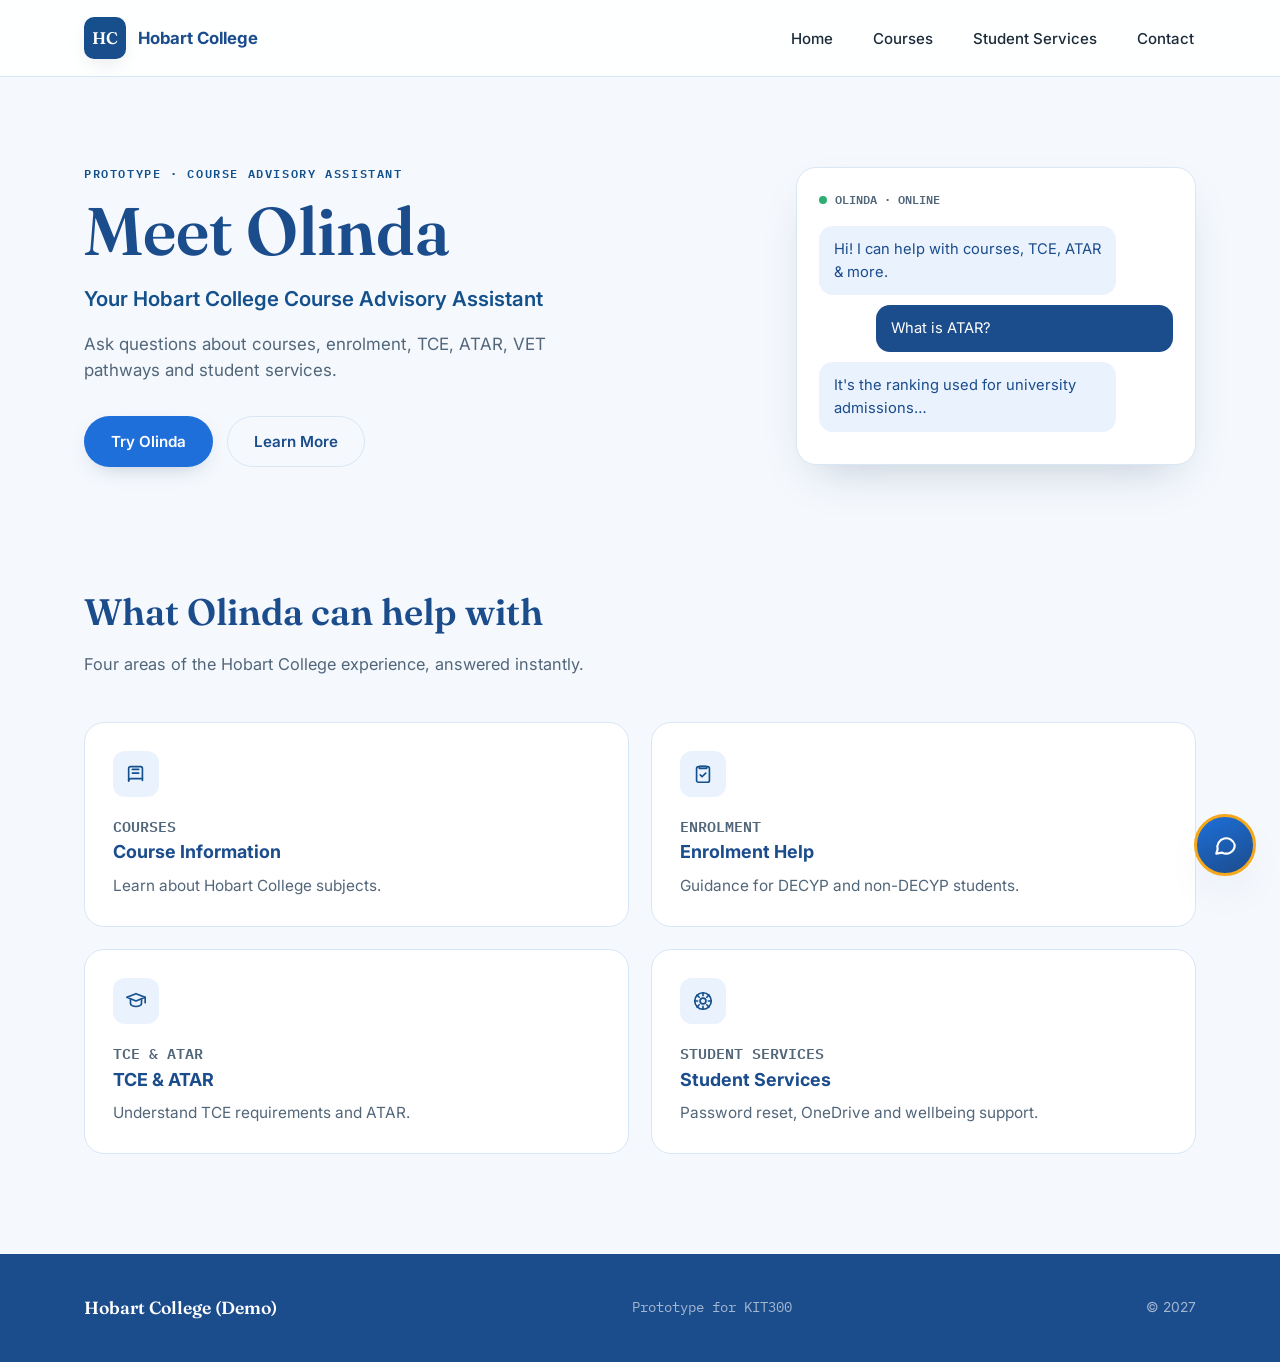
==== frontend/index.html @ 64b04af2 "Render asterisk bullets and clear suggestion chips after first use Two small polish fixes reported f" ====
<!DOCTYPE html>
<html lang="en">
<head>
<meta charset="UTF-8">
<meta name="viewport" content="width=device-width, initial-scale=1.0">
<title>Hobart College — Meet Olinda</title>

<!-- Load fonts from Google -->
<link rel="preconnect" href="https://fonts.googleapis.com">
<link rel="preconnect" href="https://fonts.gstatic.com" crossorigin>
<link href="https://fonts.googleapis.com/css2?family=Fraunces:opsz,wght@9..144,500;9..144,600;9..144,700&family=Inter:wght@400;500;600;700&family=IBM+Plex+Mono:wght@500;600&display=swap" rel="stylesheet">

<style>
  /* Colors, fonts and spacing used everywhere */
  :root{
    /* Official Hobart College brand colours (Pantone 7686C navy / 7409C gold) */
    --navy: #1B4C8C;
    --blue-700: #14508C;
    --blue-600: #1E6FD9;
    --blue-400: #5C9FEF;
    --blue-100: #E9F2FD;
    --blue-50:  #F5F9FE;
    --gold: #F5A81C;
    --gold-soft: #FCE6BB;
    --white: #FFFFFF;
    --ink: #1C2B3A;
    --ink-soft: #52667A;
    --line: #D9E6F5;
    --success: #2FAE73;

    --font-display: 'Fraunces', Georgia, serif;
    --font-body: 'Inter', -apple-system, BlinkMacSystemFont, sans-serif;
    --font-mono: 'IBM Plex Mono', ui-monospace, monospace;

    --radius-lg: 20px;
    --radius-md: 14px;
    --radius-sm: 9px;
    --shadow-soft: 0 20px 45px -20px rgba(11,42,74,0.25);
    --shadow-tight: 0 8px 24px -12px rgba(11,42,74,0.35);
  }

  *{ box-sizing: border-box; }
  html{ scroll-behavior: smooth; }
  body{
    margin: 0;
    font-family: var(--font-body);
    color: var(--ink);
    background: var(--blue-50);
    line-height: 1.55;
  }
  img, svg{ display:block; max-width:100%; }
  a{ color: inherit; }
  .container{ width:100%; max-width: 1160px; margin: 0 auto; padding: 0 24px; }

  .eyebrow{
    font-family: var(--font-mono);
    font-size: 0.72rem;
    font-weight: 600;
    letter-spacing: 0.14em;
    text-transform: uppercase;
    color: var(--blue-700);
    margin: 0 0 14px;
  }

  /* Top header bar styles */
  .site-header{
    position: sticky; top: 0; z-index: 40;
    background: rgba(255,255,255,0.9);
    backdrop-filter: blur(10px);
    border-bottom: 1px solid var(--line);
  }
  .header-inner{
    display:flex; align-items:center; justify-content:space-between;
    height: 76px;
  }
  .logo{ display:flex; align-items:center; gap:12px; text-decoration:none; }
  .logo-mark{
    width:42px; height:42px; border-radius: 10px;
    background: linear-gradient(155deg, var(--blue-700), var(--navy));
    color:#fff; font-family: var(--font-display); font-weight:600;
    display:flex; align-items:center; justify-content:center; font-size:1.05rem;
    box-shadow: var(--shadow-tight);
  }
  .logo-text{ font-weight:700; color: var(--navy); font-size:1.05rem; }

  .nav-toggle{
    display:none; background:none; border:1px solid var(--line); border-radius: 8px;
    width:42px; height:38px; cursor:pointer; align-items:center; justify-content:center;
  }
  .nav-toggle span, .nav-toggle span::before, .nav-toggle span::after{
    content:''; display:block; width:20px; height:2px; background: var(--navy); position:relative;
  }
  .nav-toggle span::before{ position:absolute; top:-6px; }
  .nav-toggle span::after{ position:absolute; top:6px; }

  .nav-list{
    display:flex; gap: 36px; list-style:none; margin:0; padding:0;
  }
  .nav-list a{
    text-decoration:none; font-weight:500; font-size:0.94rem; color: var(--ink);
    padding: 6px 2px; border-bottom: 2px solid transparent;
  }
  .nav-list a:hover{ color: var(--blue-700); border-color: var(--blue-400); }

  /* Button styles used in hero */
  .btn{
    display:inline-flex; align-items:center; justify-content:center; gap:8px;
    font-family: var(--font-body); font-weight:600; font-size:0.95rem;
    padding: 13px 26px; border-radius: 999px; border:1px solid transparent;
    cursor:pointer; text-decoration:none;
  }
  .btn-primary{ background: var(--blue-600); color:#fff; box-shadow: var(--shadow-tight); }
  .btn-primary:hover{ background: var(--blue-700); }
  .btn-secondary{ background: transparent; color: var(--navy); border-color: var(--line); }
  .btn-secondary:hover{ background: var(--blue-100); }

  /* Hero banner at top of page */
  .hero{ padding: 88px 0 96px; }
  .hero-grid{
    display:grid; grid-template-columns: 1.05fr 0.95fr; gap: 56px; align-items:center;
  }
  .hero-copy h1.display{
    font-family: var(--font-display);
    font-size: clamp(2.8rem, 5.4vw, 4.2rem);
    line-height: 1.02; font-weight: 600;
    color: var(--navy); margin: 0 0 18px;
  }
  .hero-copy .subtitle{
    font-size: 1.28rem; font-weight:600; color: var(--blue-700); margin: 0 0 16px;
  }
  .hero-copy .description{
    font-size: 1.06rem; color: var(--ink-soft); max-width: 46ch; margin: 0 0 32px;
  }
  .hero-actions{ display:flex; gap:14px; flex-wrap:wrap; }

  /* Small chat preview card in hero */
  .chat-preview-card{
    background: var(--white); border-radius: var(--radius-lg);
    border: 1px solid var(--line); box-shadow: var(--shadow-soft);
    padding: 22px; max-width: 400px; margin-left:auto;
  }
  .preview-header{
    display:flex; align-items:center; gap:8px; font-family: var(--font-mono);
    font-size: 0.78rem; font-weight:600; color: var(--ink-soft); margin-bottom:16px;
    text-transform: uppercase;
  }
  .preview-dot{ width:8px; height:8px; border-radius:50%; background: var(--success); }
  .preview-bubble{
    font-size:0.92rem; padding: 12px 15px; border-radius: 14px; margin-bottom:10px; max-width: 84%;
  }
  .preview-bubble.bot{ background: var(--blue-100); color: var(--navy); }
  .preview-bubble.user{ background: var(--navy); color:#fff; margin-left:auto; }

  /* Feature cards grid section */
  .features{ padding: 20px 0 100px; }
  .section-head{ max-width: 620px; margin: 0 0 44px; }
  .section-head h2{
    font-family: var(--font-display); font-size: clamp(1.8rem, 3vw, 2.3rem);
    color: var(--navy); margin: 0 0 12px; font-weight:600;
  }
  .section-head p{ color: var(--ink-soft); margin:0; font-size:1.02rem; }

  .feature-grid{
    display:grid; grid-template-columns: repeat(2, 1fr); gap: 22px;
  }
  .feature-card{
    background: var(--white); border:1px solid var(--line); border-radius: var(--radius-lg);
    padding: 28px;
  }
  .feature-card:hover{ box-shadow: var(--shadow-soft); border-color: var(--blue-400); }
  .feature-icon{
    width:46px; height:46px; border-radius: 12px; background: var(--blue-100);
    display:flex; align-items:center; justify-content:center; margin-bottom:18px;
    color: var(--blue-700);
  }
  .feature-tag{
    font-family: var(--font-mono); font-size:0.68rem; font-weight:600;
    text-transform:uppercase; color: var(--blue-400); margin: 0 0 8px;
  }
  .feature-card h3{ margin: 0 0 8px; font-size:1.12rem; color: var(--navy); }
  .feature-card p{ margin:0; color: var(--ink-soft); font-size:0.96rem; }

  /* Bottom footer bar */
  .site-footer{
    background: var(--navy); color: rgba(255,255,255,0.85); padding: 40px 0;
  }
  .footer-inner{
    display:flex; flex-wrap:wrap; align-items:center; justify-content:space-between; gap:10px;
  }
  .footer-brand{ font-family: var(--font-display); font-weight:600; font-size:1.1rem; color:#fff; margin:0; }
  .footer-meta, .footer-copy{ margin:0; font-size:0.86rem; color: rgba(255,255,255,0.6); }
  .footer-meta{ font-family: var(--font-mono); }

  /* Floating round chat button */
  .chat-launcher{
    position: fixed; right: 24px; bottom: 24px; z-index: 60;
    width: 62px; height: 62px; border-radius: 50%;
    background: linear-gradient(155deg, var(--blue-600), var(--navy));
    color:#fff; display:flex; align-items:center; justify-content:center;
    cursor:pointer; box-shadow: var(--shadow-soft);
    border: 3px solid var(--gold);
  }
  .chat-launcher svg{ width:26px; height:26px; }
  .chat-launcher.bounce{ animation: launcher-bounce 0.9s ease; }
  @keyframes launcher-bounce{
    0%,100%{ transform: translateY(0); }
    30%{ transform: translateY(-10px); }
    55%{ transform: translateY(0); }
    75%{ transform: translateY(-5px); }
  }
  .chat-launcher.hidden{ display:none; }

  /* Chat window box */
  .chat-window{
    position: fixed; right: 24px; bottom: 24px; z-index: 61;
    width: 380px; max-width: calc(100vw - 32px);
    height: 560px; max-height: calc(100vh - 48px);
    background: var(--white); border-radius: var(--radius-lg);
    box-shadow: var(--shadow-soft); border: 1px solid var(--line);
    display:flex; flex-direction:column; overflow:hidden;
  }
  .chat-window[hidden]{ display:none; }

  .chat-header{
    background: linear-gradient(155deg, var(--blue-700), var(--navy));
    color:#fff; padding: 16px 18px; display:flex; align-items:center; justify-content:space-between;
    flex-shrink:0;
    border-bottom: 3px solid var(--gold);
  }
  .chat-header-info{ display:flex; align-items:center; gap:12px; }
  .chat-avatar{
    width:38px; height:38px; border-radius:50%; background: var(--gold); color: var(--navy);
    display:flex; align-items:center; justify-content:center; font-family: var(--font-display);
    font-weight:600; font-size:1rem;
  }
  .chat-name{ margin:0; font-weight:600; font-size:0.98rem; }
  .chat-status{
    margin:0; font-size:0.74rem; color: rgba(255,255,255,0.75); display:flex; align-items:center; gap:6px;
    font-family: var(--font-mono);
  }
  .status-dot{ width:7px; height:7px; border-radius:50%; background:#4ADE80; display:inline-block; }
  .chat-close{
    background: rgba(255,255,255,0.14); border:none; color:#fff; width:30px; height:30px; border-radius:50%;
    font-size:1.15rem; line-height:1; cursor:pointer; display:flex; align-items:center; justify-content:center;
  }
  .chat-close:hover{ background: rgba(255,255,255,0.26); }

  .chat-messages{
    flex:1; overflow-y:auto; padding: 18px; display:flex; flex-direction:column; gap:12px;
    background: var(--blue-50);
  }
  .msg{
    max-width: 82%; padding: 11px 14px; border-radius: 16px; font-size:0.92rem; line-height:1.45;
    white-space: pre-line;
    word-break: break-word;
    overflow-wrap: break-word;
  }
  .msg.bot{ align-self:flex-start; background:#fff; border:1px solid var(--line); color: var(--ink); width: 100%; max-width: 90%; }
  .msg.user{ align-self:flex-end; background: var(--blue-600); color:#fff; }
  .msg.bot a{ color: var(--blue-600); font-weight:600; text-decoration:underline; }
  .msg-list{ margin: 8px 0; padding-left: 20px; }

  /* Markdown tables: scroll sideways inside their own box instead of
     forcing the whole chat window wider than the phone screen. */
  .olinda-table-wrapper{
    width:100%; max-width:100%; overflow-x:auto; -webkit-overflow-scrolling:touch;
    margin:10px 0; border-radius:8px; border:1px solid var(--line);
  }
  .olinda-table{ width:max-content; min-width:100%; border-collapse:collapse; font-size:0.82rem; text-align:left; }
  .olinda-table th{ background: var(--navy); color:#fff; padding:8px 10px; font-weight:600; white-space:nowrap; }
  .olinda-table td{ padding:8px 10px; border-bottom:1px solid var(--line); background:#fff; color:var(--ink); white-space:nowrap; }
  .olinda-table tr:nth-child(even) td{ background: var(--blue-50); }
  .olinda-table tr:last-child td{ border-bottom:none; }

  .msg.typing{ align-self:flex-start; display:flex; align-items:center; gap:6px; color: var(--ink-soft); }
  .typing-dots{ display:inline-flex; gap:3px; }
  .typing-dots span{
    width:6px; height:6px; border-radius:50%; background: var(--blue-400);
    animation: typing-bounce 1s infinite ease-in-out;
  }
  .typing-dots span:nth-child(2){ animation-delay:.15s; }
  .typing-dots span:nth-child(3){ animation-delay:.3s; }
  @keyframes typing-bounce{ 0%,60%,100%{ transform: translateY(0); opacity:.5;} 30%{ transform: translateY(-4px); opacity:1;} }

  .chat-suggestions{
    display:flex; flex-wrap:wrap; gap:8px; padding: 0 18px 14px; background: var(--blue-50); flex-shrink:0;
  }
  .chip{
    font-family: var(--font-body); font-size:0.82rem; font-weight:500; color: var(--blue-700);
    background: var(--blue-100); border: 1px solid var(--blue-400); border-radius: 999px;
    padding: 7px 13px; cursor:pointer;
  }
  .chip:hover{ background: var(--gold); border-color: var(--gold); color: var(--navy); }

  .chat-input-row{
    display:flex; gap:10px; padding: 14px; border-top: 1px solid var(--line); background:#fff; flex-shrink:0;
  }
  .chat-input-row input{
    flex:1; border: 1px solid var(--line); border-radius: 999px; padding: 11px 16px;
    font-family: var(--font-body); font-size:0.92rem; color: var(--ink); background: var(--blue-50);
  }
  .chat-input-row input:focus{ outline:none; border-color: var(--blue-400); background:#fff; }
  .chat-input-row button{
    background: var(--blue-600); color:#fff; border:none; border-radius:999px; padding: 0 20px;
    font-weight:600; font-size:0.9rem; cursor:pointer;
  }
  .chat-input-row button:hover{ background: var(--blue-700); }

  /* Screen size adjustments below */
  @media (max-width: 880px){
    .hero-grid{ grid-template-columns: 1fr; }
    .hero-visual{ order:-1; max-width: 420px; margin: 0 auto; }
    .chat-preview-card{ margin: 0 auto; }
    .feature-grid{ grid-template-columns: 1fr; }
  }

  @media (max-width: 680px){
    .nav-toggle{ display:flex; }
    .nav-list{
      position:absolute; top: 76px; left:0; right:0; background:#fff; border-bottom:1px solid var(--line);
      flex-direction:column; gap:0; max-height:0; overflow:hidden;
    }
    .nav-list.open{ max-height: 260px; }
    .nav-list li{ width:100%; }
    .nav-list a{ display:block; padding: 14px 24px; border-bottom:1px solid var(--line); }
    .hero{ padding: 56px 0 64px; }
    .chat-window{
      right: 12px; left:12px; bottom: 12px; width:auto; max-width:none; height: min(560px, calc(100vh - 24px));
    }
    .chat-launcher{ right:18px; bottom:18px; }
  }
</style>
</head>
<body>

<!-- Header with logo and menu -->
<header class="site-header">
  <div class="container header-inner">
    <a class="logo" href="#home">
      <span class="logo-mark">HC</span>
      <span class="logo-text">Hobart College</span>
    </a>
    <nav aria-label="Primary">
      <button class="nav-toggle" id="nav-toggle" aria-label="Toggle navigation menu">
        <span></span>
      </button>
      <ul class="nav-list" id="nav-list">
        <li><a href="#home">Home</a></li>
        <li><a href="#courses">Courses</a></li>
        <li><a href="#services">Student Services</a></li>
        <li><a href="#contact">Contact</a></li>
      </ul>
    </nav>
  </div>
</header>

<!-- Hero banner with intro text -->
<section class="hero" id="home">
  <div class="container hero-grid">
    <div class="hero-copy">
      <p class="eyebrow">Prototype · Course Advisory Assistant</p>
      <h1 class="display">Meet Olinda</h1>
      <p class="subtitle">Your Hobart College Course Advisory Assistant</p>
      <p class="description">Ask questions about courses, enrolment, TCE, ATAR, VET pathways and student services.</p>
      <div class="hero-actions">
        <button class="btn btn-primary" id="try-olinda-btn">Try Olinda</button>
        <a class="btn btn-secondary" href="#features">Learn More</a>
      </div>
    </div>

    <!-- Sample chat preview -->
    <div class="hero-visual" aria-hidden="true">
      <div class="chat-preview-card">
        <div class="preview-header"><span class="preview-dot"></span> Olinda · Online</div>
        <div class="preview-bubble bot">Hi! I can help with courses, TCE, ATAR &amp; more.</div>
        <div class="preview-bubble user">What is ATAR?</div>
        <div class="preview-bubble bot">It's the ranking used for university admissions…</div>
      </div>
    </div>
  </div>
</section>

<!-- Four feature cards -->
<section class="features" id="features">
  <div class="container">
    <div class="section-head" id="courses">
      <h2>What Olinda can help with</h2>
      <p>Four areas of the Hobart College experience, answered instantly.</p>
    </div>

    <div class="feature-grid">

      <article class="feature-card">
        <div class="feature-icon" aria-hidden="true">
          <svg width="22" height="22" viewBox="0 0 24 24" fill="none" stroke="currentColor" stroke-width="1.8" stroke-linecap="round" stroke-linejoin="round"><path d="M4 19.5V6a2 2 0 0 1 2-2h11a2 2 0 0 1 2 2v13"/><path d="M4 19.5A2.5 2.5 0 0 1 6.5 17H19"/><path d="M8 7h7"/><path d="M8 11h7"/></svg>
        </div>
        <p class="feature-tag">Courses</p>
        <h3>Course Information</h3>
        <p>Learn about Hobart College subjects.</p>
      </article>

      <article class="feature-card">
        <div class="feature-icon" aria-hidden="true">
          <svg width="22" height="22" viewBox="0 0 24 24" fill="none" stroke="currentColor" stroke-width="1.8" stroke-linecap="round" stroke-linejoin="round"><rect x="5" y="4" width="14" height="17" rx="2"/><path d="M9 3.5h6a1 1 0 0 1 1 1V6H8V4.5a1 1 0 0 1 1-1Z"/><path d="m9 13 2 2 4-4"/></svg>
        </div>
        <p class="feature-tag">Enrolment</p>
        <h3>Enrolment Help</h3>
        <p>Guidance for DECYP and non-DECYP students.</p>
      </article>

      <article class="feature-card">
        <div class="feature-icon" aria-hidden="true">
          <svg width="22" height="22" viewBox="0 0 24 24" fill="none" stroke="currentColor" stroke-width="1.8" stroke-linecap="round" stroke-linejoin="round"><path d="m2 8 10-4 10 4-10 4-10-4Z"/><path d="M6 10.5V15c0 1.4 2.7 3 6 3s6-1.6 6-3v-4.5"/><path d="M22 8v6"/></svg>
        </div>
        <p class="feature-tag">TCE &amp; ATAR</p>
        <h3>TCE &amp; ATAR</h3>
        <p>Understand TCE requirements and ATAR.</p>
      </article>

      <article class="feature-card" id="services">
        <div class="feature-icon" aria-hidden="true">
          <svg width="22" height="22" viewBox="0 0 24 24" fill="none" stroke="currentColor" stroke-width="1.8" stroke-linecap="round" stroke-linejoin="round"><circle cx="12" cy="12" r="9"/><circle cx="12" cy="12" r="3.2"/><path d="M12 3v3.2M12 17.8V21M3 12h3.2M17.8 12H21M5.6 5.6l2.3 2.3M16.1 16.1l2.3 2.3M5.6 18.4l2.3-2.3M16.1 7.9l2.3-2.3"/></svg>
        </div>
        <p class="feature-tag">Student Services</p>
        <h3>Student Services</h3>
        <p>Password reset, OneDrive and wellbeing support.</p>
      </article>

    </div>
  </div>
</section>

<!-- Bottom footer -->
<footer class="site-footer" id="contact">
  <div class="container footer-inner">
    <p class="footer-brand">Hobart College (Demo)</p>
    <p class="footer-meta">Prototype for KIT300</p>
    <p class="footer-copy">© 2027</p>
  </div>
</footer>

<!-- Floating chat button -->
<button class="chat-launcher" id="chat-launcher" aria-label="Open Olinda chat assistant">
  <svg viewBox="0 0 24 24" fill="none" stroke="currentColor" stroke-width="2" stroke-linecap="round" stroke-linejoin="round"><path d="M21 12a8 8 0 0 1-11.6 7.1L4 20l1.2-4.2A8 8 0 1 1 21 12Z"/></svg>
</button>

<!-- Chat window box -->
<div class="chat-window" id="chat-window" role="dialog" aria-label="Olinda chat assistant" hidden>
  <div class="chat-header">
    <div class="chat-header-info">
      <span class="chat-avatar">O</span>
      <div>
        <p class="chat-name">Olinda</p>
        <p class="chat-status"><span class="status-dot"></span> Online</p>
      </div>
    </div>
    <button class="chat-close" id="chat-close" aria-label="Close chat">×</button>
  </div>

  <div class="chat-messages" id="chat-messages"></div>
  <div class="chat-suggestions" id="chat-suggestions"></div>

  <div class="chat-input-row">
    <input type="text" id="chat-input" placeholder="Type your question…" aria-label="Type your question to Olinda">
    <button id="chat-send">Send</button>
  </div>
</div>

<script>
// Olinda chatbot logic — calls the FastAPI + Gemini backend for real answers

// TODO: after you deploy the backend (see README), put its URL here.
// Example once deployed on Render: "https://olinda-backend.onrender.com"
const BACKEND_URL = "https://olinda-ai.onrender.com";

const launcher = document.getElementById("chat-launcher");
const chatWindow = document.getElementById("chat-window");
const closeBtn = document.getElementById("chat-close");
const messagesEl = document.getElementById("chat-messages");
const suggestionsEl = document.getElementById("chat-suggestions");
const inputEl = document.getElementById("chat-input");
const sendBtn = document.getElementById("chat-send");
const tryOlindaBtn = document.getElementById("try-olinda-btn");
const navToggle = document.getElementById("nav-toggle");
const navList = document.getElementById("nav-list");

let hasGreeted = false;

// One id per browser tab, sent with every message so the backend can
// group a conversation together in the session logs.
const sessionId = crypto.randomUUID();

// List of suggested questions
const suggestions = [
  "How do I enrol?",
  "What is TCE?",
  "What is ATAR?",
  "What is VET?",
  "What courses are available?",
  "Reset my DECYP password",
  "Student Services",
  "UTAS pathways"
];

// First message shown to user
const welcomeMessage = "👋 Hi! I'm Olinda, Hobart College's virtual assistant.\n\nI can help with:\n• Courses\n• Enrolment\n• TCE\n• ATAR\n• VET\n• Student Services\n\nChoose one of the suggested questions below or type your own.";

// Reply used if the backend can't be reached at all (e.g. still on localhost, or down)
const offlineAnswer = "I'm having trouble reaching my brain right now. Please try again shortly, or contact Hobart College Student Services directly.";

// Reply used if the backend takes too long (e.g. free hosting waking up from sleep)
const timeoutAnswer = "This is taking longer than usual — I may be waking up after a quiet period. Please try asking again in a moment.";
const REQUEST_TIMEOUT_MS = 20000;

// Ask the real backend for an answer
async function getAnswer(text) {
  const controller = new AbortController();
  const timeoutId = setTimeout(() => controller.abort(), REQUEST_TIMEOUT_MS);
  try {
    const res = await fetch(BACKEND_URL + "/chat", {
      method: "POST",
      headers: { "Content-Type": "application/json" },
      body: JSON.stringify({ session_id: sessionId, message: text }),
      signal: controller.signal
    });

    if (!res.ok) throw new Error("Backend returned " + res.status);

    const data = await res.json();
    return data.reply;
  } catch (err) {
    console.error("Olinda backend error:", err);
    return err && err.name === "AbortError" ? timeoutAnswer : offlineAnswer;
  } finally {
    clearTimeout(timeoutId);
  }
}

// Turn the plain text the backend sends into safe HTML, then turn
// **bold**, - bullet lists, [links](url) and | tables | into real
// formatting instead of showing the raw markdown symbols.
function escapeHtml(str) {
  return (str || "")
    .replace(/&/g, "&amp;")
    .replace(/</g, "&lt;")
    .replace(/>/g, "&gt;")
    .replace(/"/g, "&quot;")
    .replace(/'/g, "&#039;");
}

function parseMarkdown(md) {
  if (!md) return "";
  let html = escapeHtml(md);

  // Tables
  const lines = html.split("\n");
  let processed = [];
  let inTable = false;
  let tableHtml = [];
  function isTableRow(l) {
    const s = l.trim();
    return s.startsWith("|") || (s.includes("|") && s.split("|").length >= 3 && !s.startsWith("http"));
  }
  function isSeparator(l) {
    const s = l.trim();
    return /^\|?\s*:?-+:?\s*(?:\|\s*:?-+:?\s*)*\|?$/.test(s);
  }
  for (let i = 0; i < lines.length; i++) {
    const rawLine = lines[i].trim();
    if (isTableRow(rawLine)) {
      if (isSeparator(rawLine)) continue;
      const cells = rawLine.replace(/^\|/, "").replace(/\|$/, "").split("|").map(c => c.trim());
      if (!cells.length || cells.every(c => c === "")) continue;
      if (!inTable) {
        inTable = true;
        tableHtml = ['<div class="olinda-table-wrapper"><table class="olinda-table"><thead><tr>'];
        cells.forEach(cell => tableHtml.push(`<th>${cell}</th>`));
        tableHtml.push('</tr></thead><tbody>');
      } else {
        tableHtml.push('<tr>');
        cells.forEach(cell => tableHtml.push(`<td>${cell}</td>`));
        tableHtml.push('</tr>');
      }
    } else {
      if (inTable) {
        inTable = false;
        tableHtml.push('</tbody></table></div>');
        processed.push(tableHtml.join(""));
        tableHtml = [];
      }
      processed.push(lines[i]);
    }
  }
  if (inTable) {
    tableHtml.push('</tbody></table></div>');
    processed.push(tableHtml.join(""));
  }
  html = processed.join("\n");

  html = html.replace(/\*\*(.*?)\*\*/g, '<strong>$1</strong>');
  html = html.replace(/__(.*?)__/g, '<strong>$1</strong>');
  html = html.replace(/\*(.*?)\*/g, '<em>$1</em>');
  html = html.replace(/\[([^\]]+)\]\((https?:\/\/[^\s\)]+)\)/g, '<a href="$2" target="_blank" rel="noopener noreferrer">$1</a>');
  html = html.replace(/^(?:[\-\•\*]\s+)(.+)$/gm, '<li>$1</li>');
  html = html.replace(/((?:<li>.*<\/li>\s*)+)/g, '<ul class="msg-list">$1</ul>');
  html = html.replace(/\n\n/g, '<br><br>');
  html = html.replace(/\n/g, '<br>');
  return html;
}

// Add one chat bubble to the screen
function addMessage(text, sender) {
  const bubble = document.createElement("div");
  bubble.className = "msg " + sender;
  if (sender === "user") {
    bubble.textContent = text;
  } else {
    bubble.innerHTML = parseMarkdown(text);
  }
  messagesEl.appendChild(bubble);
  messagesEl.scrollTop = messagesEl.scrollHeight;
}

// Show the typing dots bubble
function showTyping() {
  const typing = document.createElement("div");
  typing.className = "msg typing";
  typing.id = "typing-indicator";
  typing.innerHTML = 'Olinda is typing <span class="typing-dots"><span></span><span></span><span></span></span>';
  messagesEl.appendChild(typing);
  messagesEl.scrollTop = messagesEl.scrollHeight;
}

// Remove the typing dots bubble
function hideTyping() {
  const typing = document.getElementById("typing-indicator");
  if (typing) typing.remove();
}

// Build the clickable suggestion chips
function showSuggestions() {
  suggestionsEl.innerHTML = "";
  suggestions.forEach(function (text) {
    const chip = document.createElement("button");
    chip.className = "chip";
    chip.type = "button";
    chip.textContent = text;
    chip.addEventListener("click", function () {
      sendMessage(text);
    });
    suggestionsEl.appendChild(chip);
  });
}

// Send a message and get a reply from the backend
async function sendMessage(text) {
  const trimmed = text.trim();
  if (!trimmed) return;

  // Once the user asks something, the starter suggestion chips have
  // done their job - clear them so they stop taking up space.
  suggestionsEl.innerHTML = "";

  addMessage(trimmed, "user");
  inputEl.value = "";

  showTyping();
  const reply = await getAnswer(trimmed);
  hideTyping();
  addMessage(reply, "bot");
}

// Show welcome message one time only
function greet() {
  if (hasGreeted) return;
  hasGreeted = true;
  addMessage(welcomeMessage, "bot");
  showSuggestions();
}

// Open the chat window
function openChat() {
  chatWindow.hidden = false;
  launcher.classList.add("hidden");
  greet();
  inputEl.focus();
}

// Close the chat window
function closeChat() {
  chatWindow.hidden = true;
  launcher.classList.remove("hidden");
}

launcher.addEventListener("click", openChat);
closeBtn.addEventListener("click", closeChat);
tryOlindaBtn.addEventListener("click", openChat);

sendBtn.addEventListener("click", function () {
  sendMessage(inputEl.value);
});
inputEl.addEventListener("keydown", function (e) {
  if (e.key === "Enter") sendMessage(inputEl.value);
});

// Bounce the icon every few seconds
setInterval(function () {
  if (chatWindow.hidden) {
    launcher.classList.remove("bounce");
    void launcher.offsetWidth;
    launcher.classList.add("bounce");
  }
}, 4000);

// Open and close the mobile menu
navToggle.addEventListener("click", function () {
  navList.classList.toggle("open");
});

// Open chat a moment after page loads
window.addEventListener("load", function () {
  setTimeout(function () {
    if (chatWindow.hidden) openChat();
  }, 1500);
});
</script>



</body>
</html>
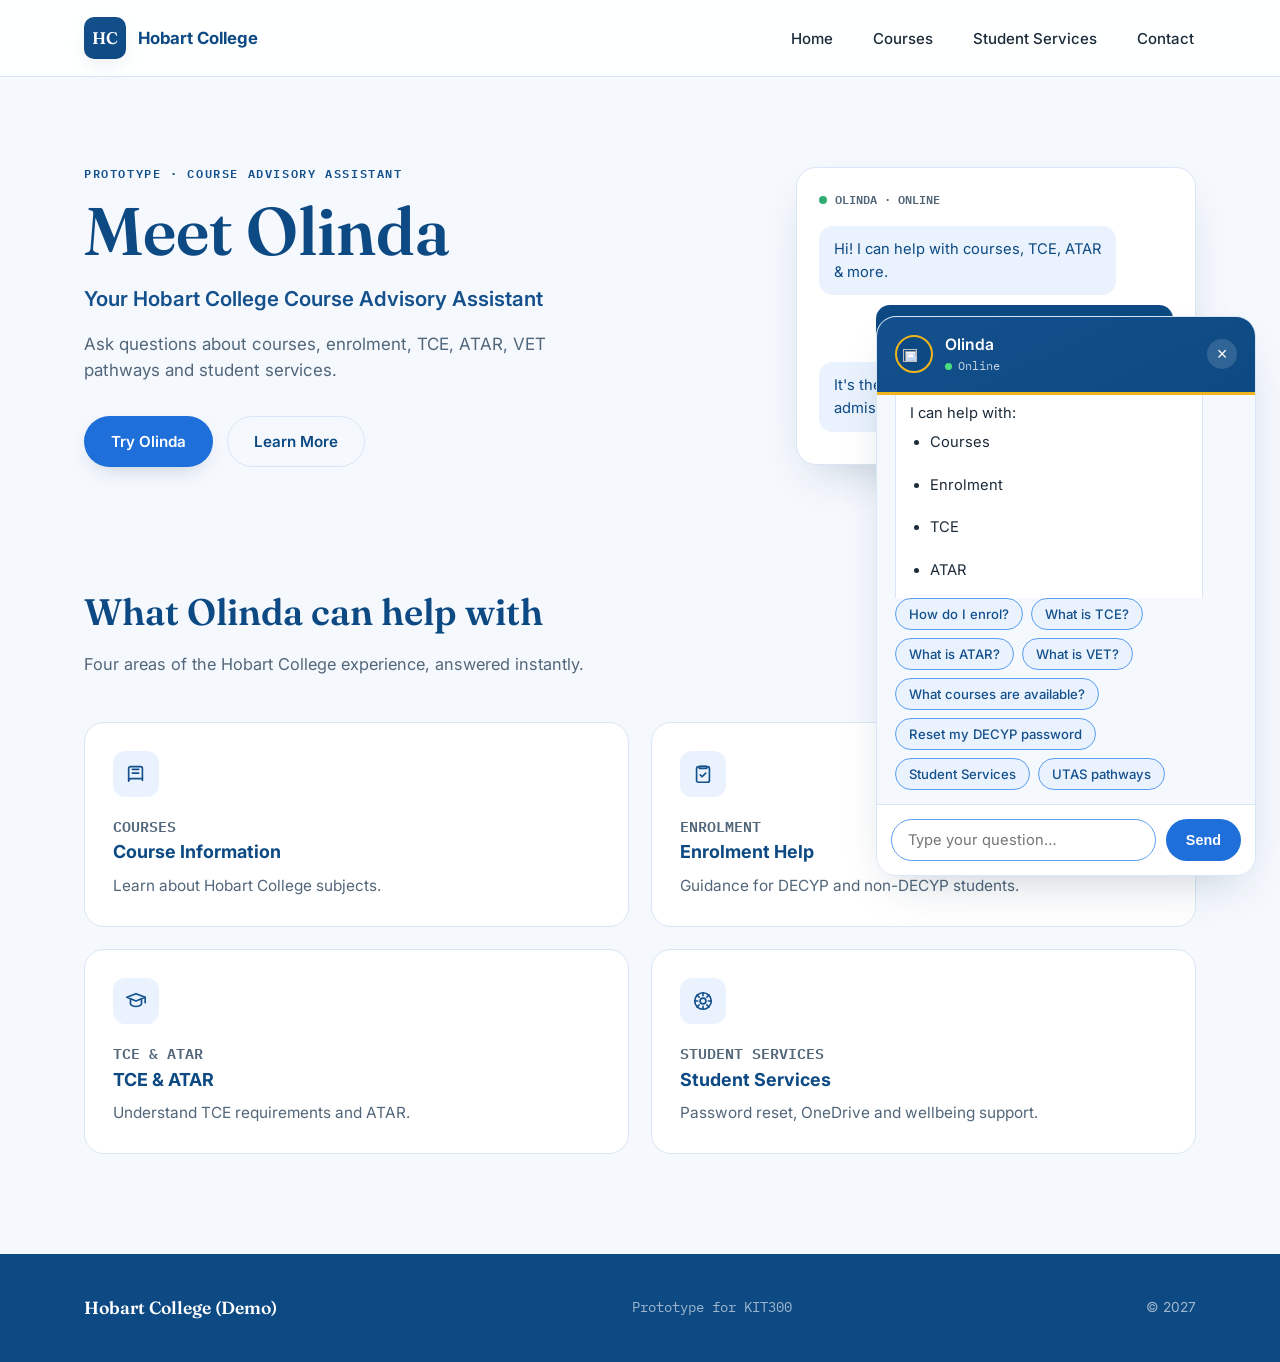
==== commit 5c6915a0: "Use exact HOCO brand colours and the real quill logo mark The earlier brand colour fix used eyeballe" ====
--- a/frontend/index.html
+++ b/frontend/index.html
@@ -14,13 +14,13 @@
   /* Colors, fonts and spacing used everywhere */
   :root{
     /* Official Hobart College brand colours (Pantone 7686C navy / 7409C gold) */
-    --navy: #1B4C8C;
+    --navy: #0D4A83;
     --blue-700: #14508C;
     --blue-600: #1E6FD9;
     --blue-400: #5C9FEF;
     --blue-100: #E9F2FD;
     --blue-50:  #F5F9FE;
-    --gold: #F5A81C;
+    --gold: #F0B51B;
     --gold-soft: #FCE6BB;
     --white: #FFFFFF;
     --ink: #1C2B3A;
@@ -229,10 +229,11 @@
   }
   .chat-header-info{ display:flex; align-items:center; gap:12px; }
   .chat-avatar{
-    width:38px; height:38px; border-radius:50%; background: var(--gold); color: var(--navy);
+    width:38px; height:38px; border-radius:50%; background: var(--navy); border: 2px solid var(--gold);
     display:flex; align-items:center; justify-content:center; font-family: var(--font-display);
-    font-weight:600; font-size:1rem;
-  }
+    font-weight:600; font-size:1rem; overflow:hidden;
+  }
+  .chat-avatar img{ width:62%; height:62%; object-fit:contain; display:block; }
   .chat-name{ margin:0; font-weight:600; font-size:0.98rem; }
   .chat-status{
     margin:0; font-size:0.74rem; color: rgba(255,255,255,0.75); display:flex; align-items:center; gap:6px;
@@ -448,7 +449,7 @@
 <div class="chat-window" id="chat-window" role="dialog" aria-label="Olinda chat assistant" hidden>
   <div class="chat-header">
     <div class="chat-header-info">
-      <span class="chat-avatar">O</span>
+      <span class="chat-avatar"><img src="https://olinda-ai.onrender.com/static/assets/hoco-mark-white.png" alt="" aria-hidden="true"></span>
       <div>
         <p class="chat-name">Olinda</p>
         <p class="chat-status"><span class="status-dot"></span> Online</p>
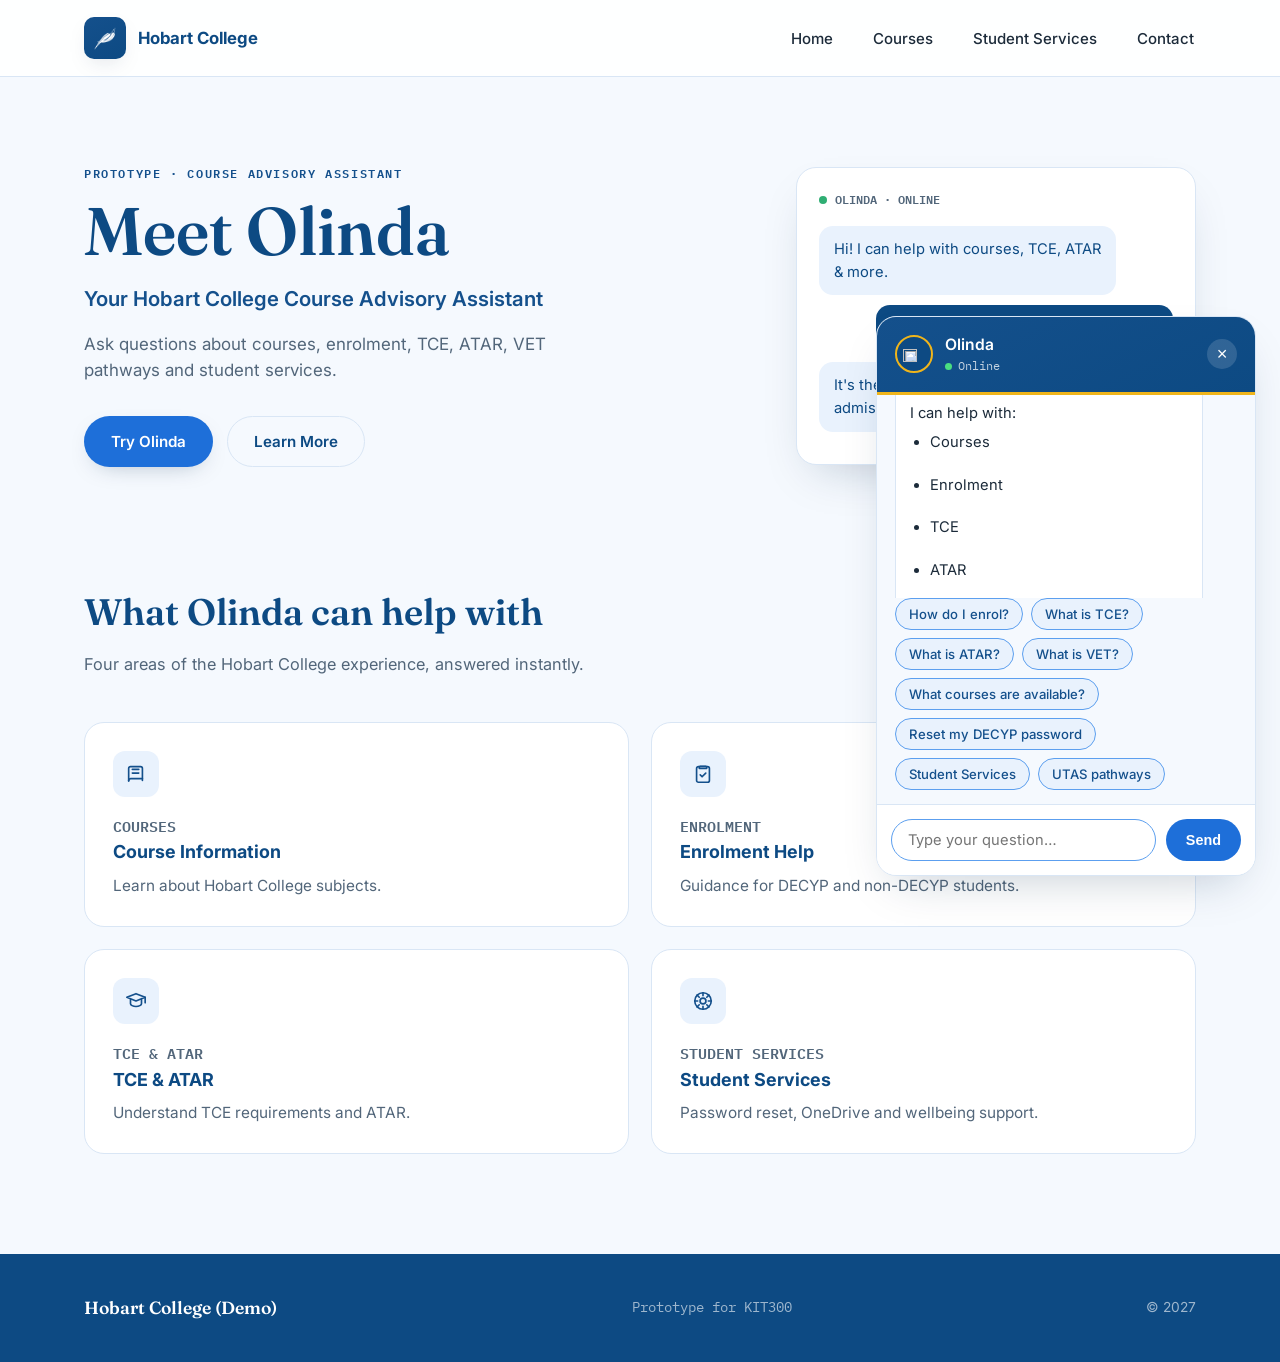
==== commit f3557b0a: "Fix invisible/placeholder Hobart College logos - Header logo was plain "HC" text; now uses the real " ====
--- a/frontend/index.html
+++ b/frontend/index.html
@@ -338,7 +338,7 @@
 <header class="site-header">
   <div class="container header-inner">
     <a class="logo" href="#home">
-      <span class="logo-mark">HC</span>
+      <span class="logo-mark"><img src="assets/hoco-mark-white.png" alt="Hobart College" width="26" height="26"></span>
       <span class="logo-text">Hobart College</span>
     </a>
     <nav aria-label="Primary">
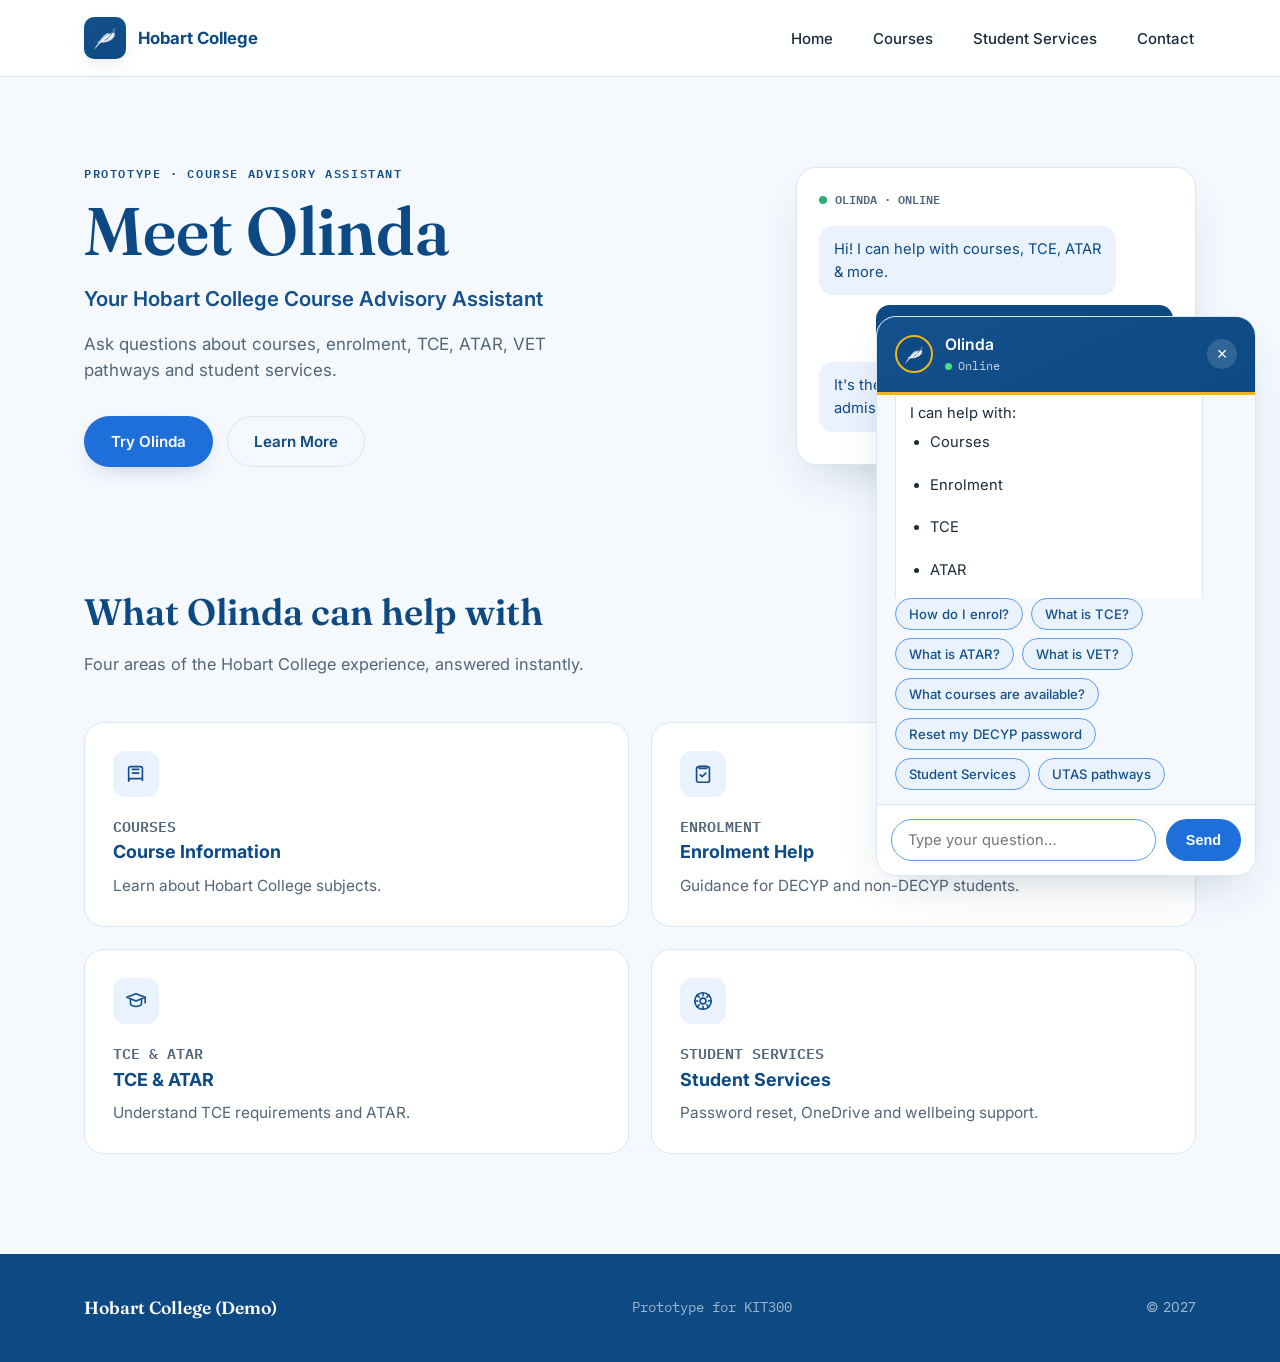
==== commit d75286d6: "Load chat avatar image from Vercel instead of the Render backend The avatar <img> pointed at an abso" ====
--- a/frontend/index.html
+++ b/frontend/index.html
@@ -449,7 +449,7 @@
 <div class="chat-window" id="chat-window" role="dialog" aria-label="Olinda chat assistant" hidden>
   <div class="chat-header">
     <div class="chat-header-info">
-      <span class="chat-avatar"><img src="https://olinda-ai.onrender.com/static/assets/hoco-mark-white.png" alt="" aria-hidden="true"></span>
+      <span class="chat-avatar"><img src="assets/hoco-mark-white.png" alt="" aria-hidden="true"></span>
       <div>
         <p class="chat-name">Olinda</p>
         <p class="chat-status"><span class="status-dot"></span> Online</p>
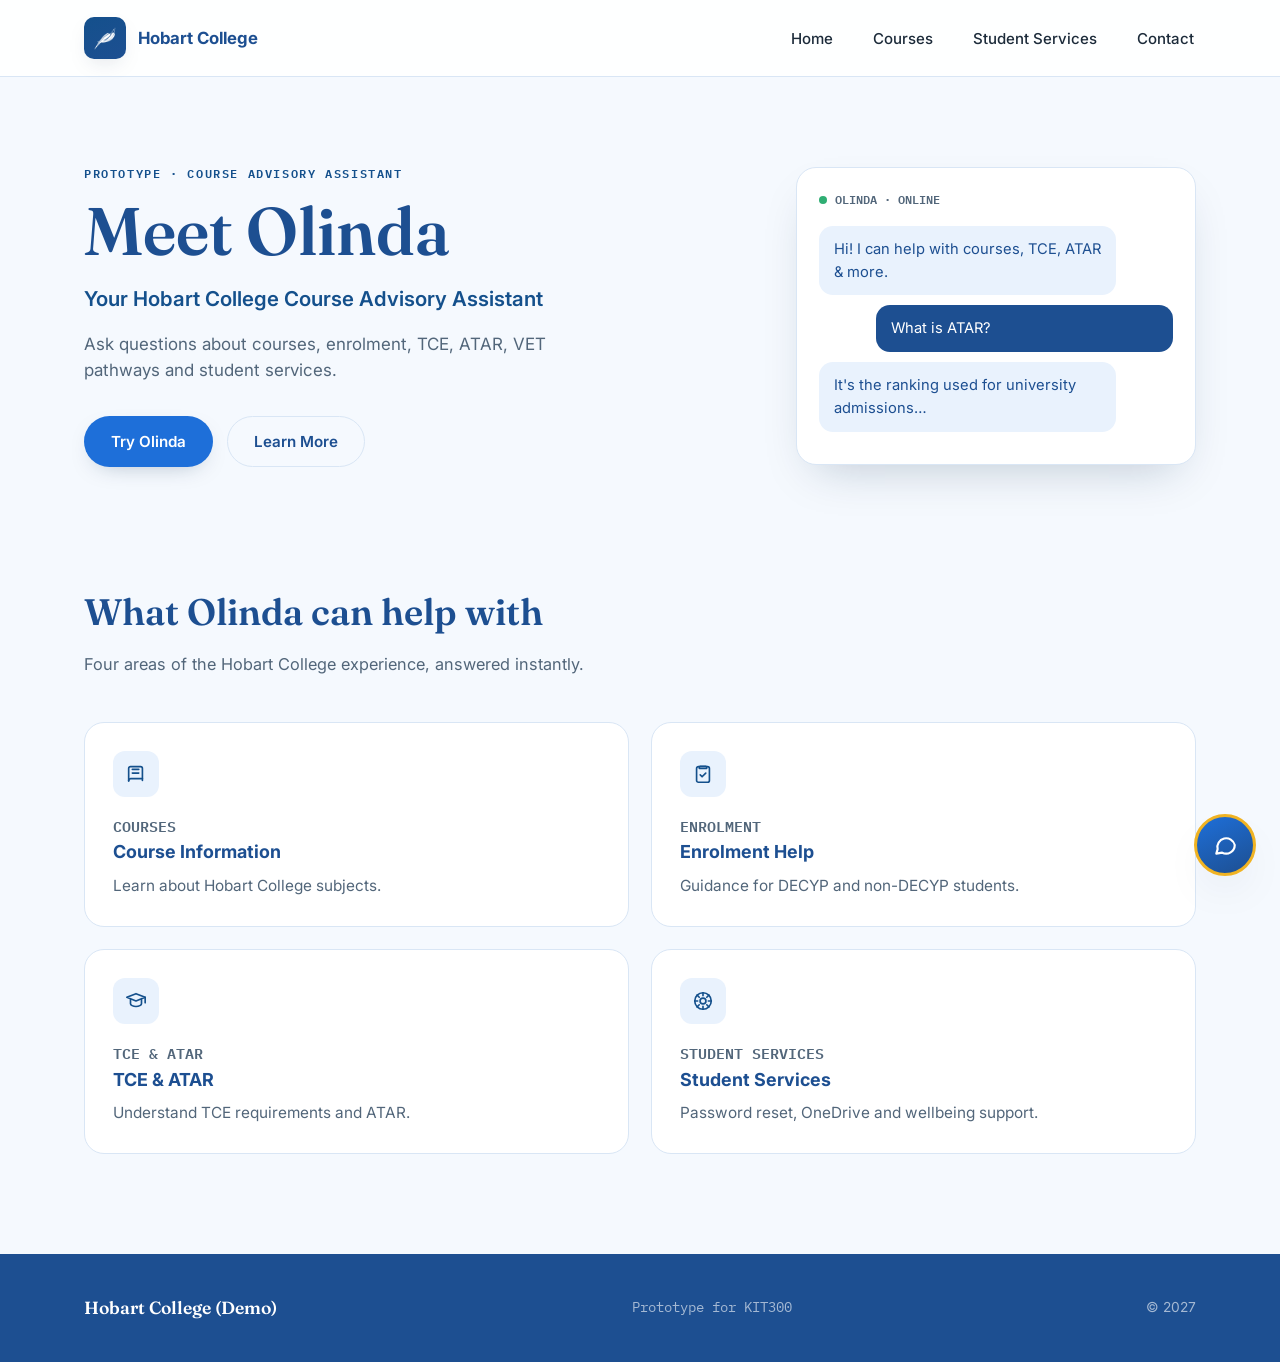
==== commit 430966e5: "Correct brand navy/gold to exact Pantone 7686 C / 7409 C values Client confirmed the official logo c" ====
--- a/frontend/index.html
+++ b/frontend/index.html
@@ -13,14 +13,14 @@
 <style>
   /* Colors, fonts and spacing used everywhere */
   :root{
-    /* Official Hobart College brand colours (Pantone 7686C navy / 7409C gold) */
-    --navy: #0D4A83;
+    /* Official Hobart College brand colours (Pantone 7686 C navy / 7409 C gold) */
+    --navy: #1D4F91;
     --blue-700: #14508C;
     --blue-600: #1E6FD9;
     --blue-400: #5C9FEF;
     --blue-100: #E9F2FD;
     --blue-50:  #F5F9FE;
-    --gold: #F0B51B;
+    --gold: #F0B323;
     --gold-soft: #FCE6BB;
     --white: #FFFFFF;
     --ink: #1C2B3A;
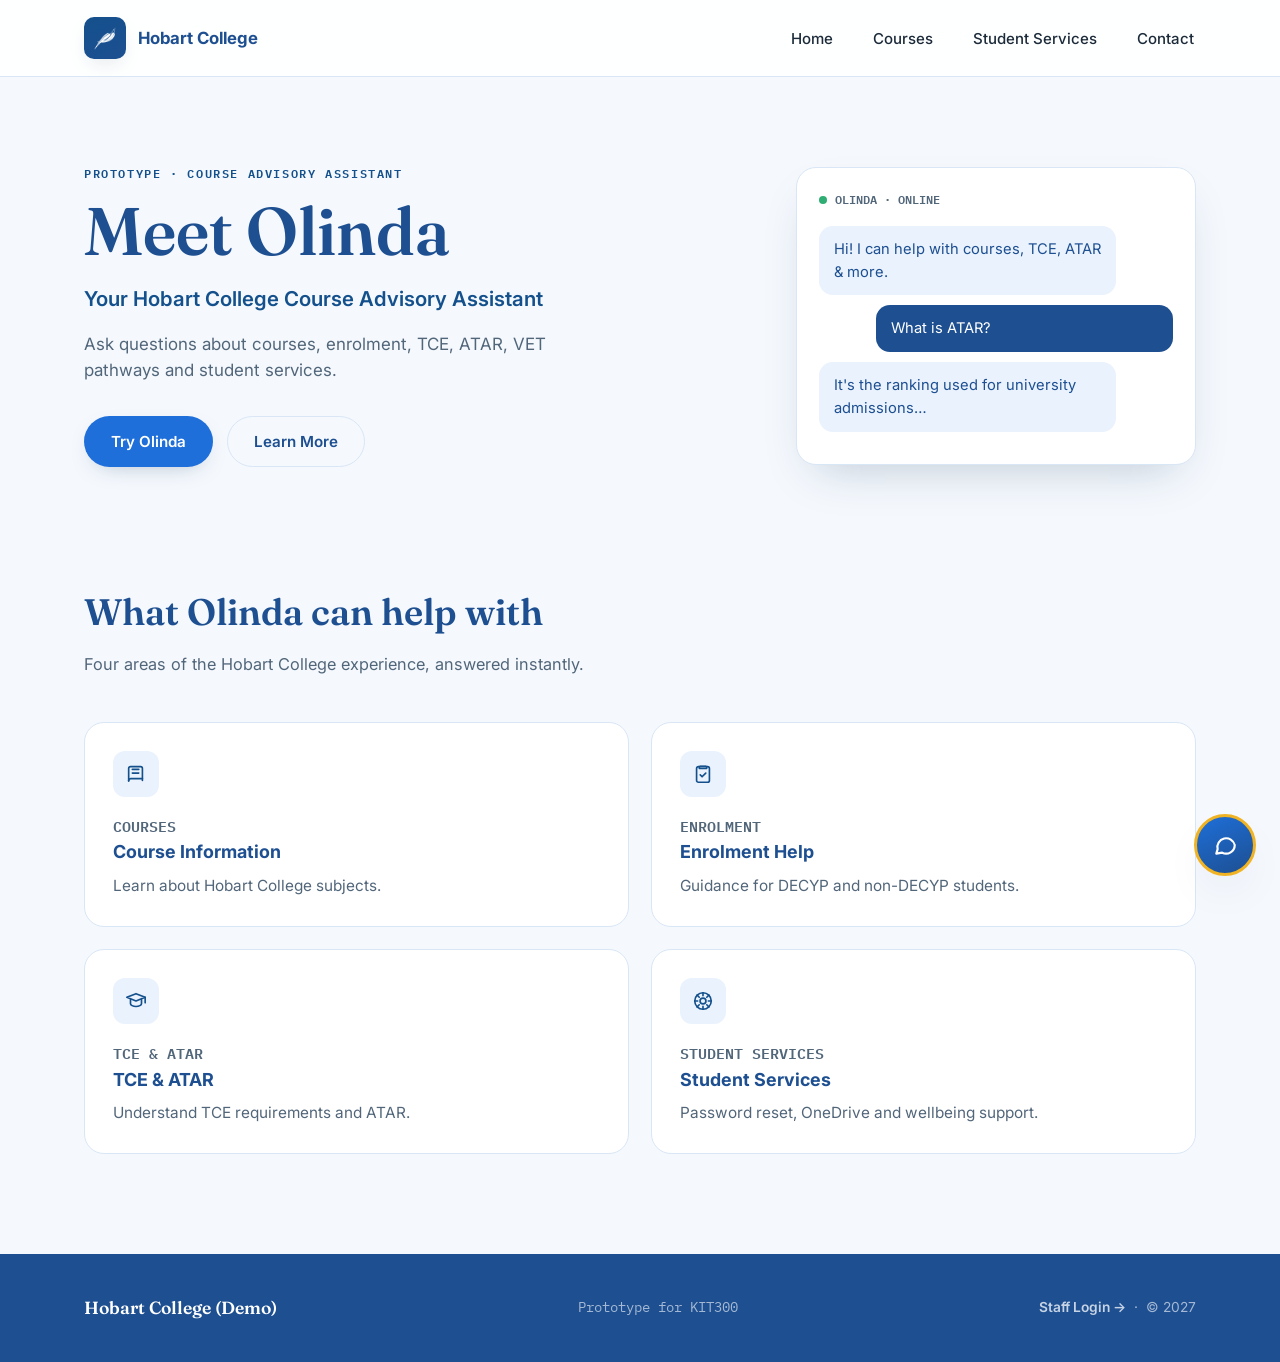
==== commit afdd180e: "Add staff login, per-user attribution, and Manage Staff to the dashboard - Staff dashboard is now ga" ====
--- a/frontend/index.html
+++ b/frontend/index.html
@@ -436,7 +436,10 @@
   <div class="container footer-inner">
     <p class="footer-brand">Hobart College (Demo)</p>
     <p class="footer-meta">Prototype for KIT300</p>
-    <p class="footer-copy">© 2027</p>
+    <p class="footer-copy">
+      <a href="dashboard.html" style="color: rgba(255,255,255,0.75); text-decoration:none; font-weight:600;">Staff Login &rarr;</a>
+      &nbsp;·&nbsp; © 2027
+    </p>
   </div>
 </footer>
 
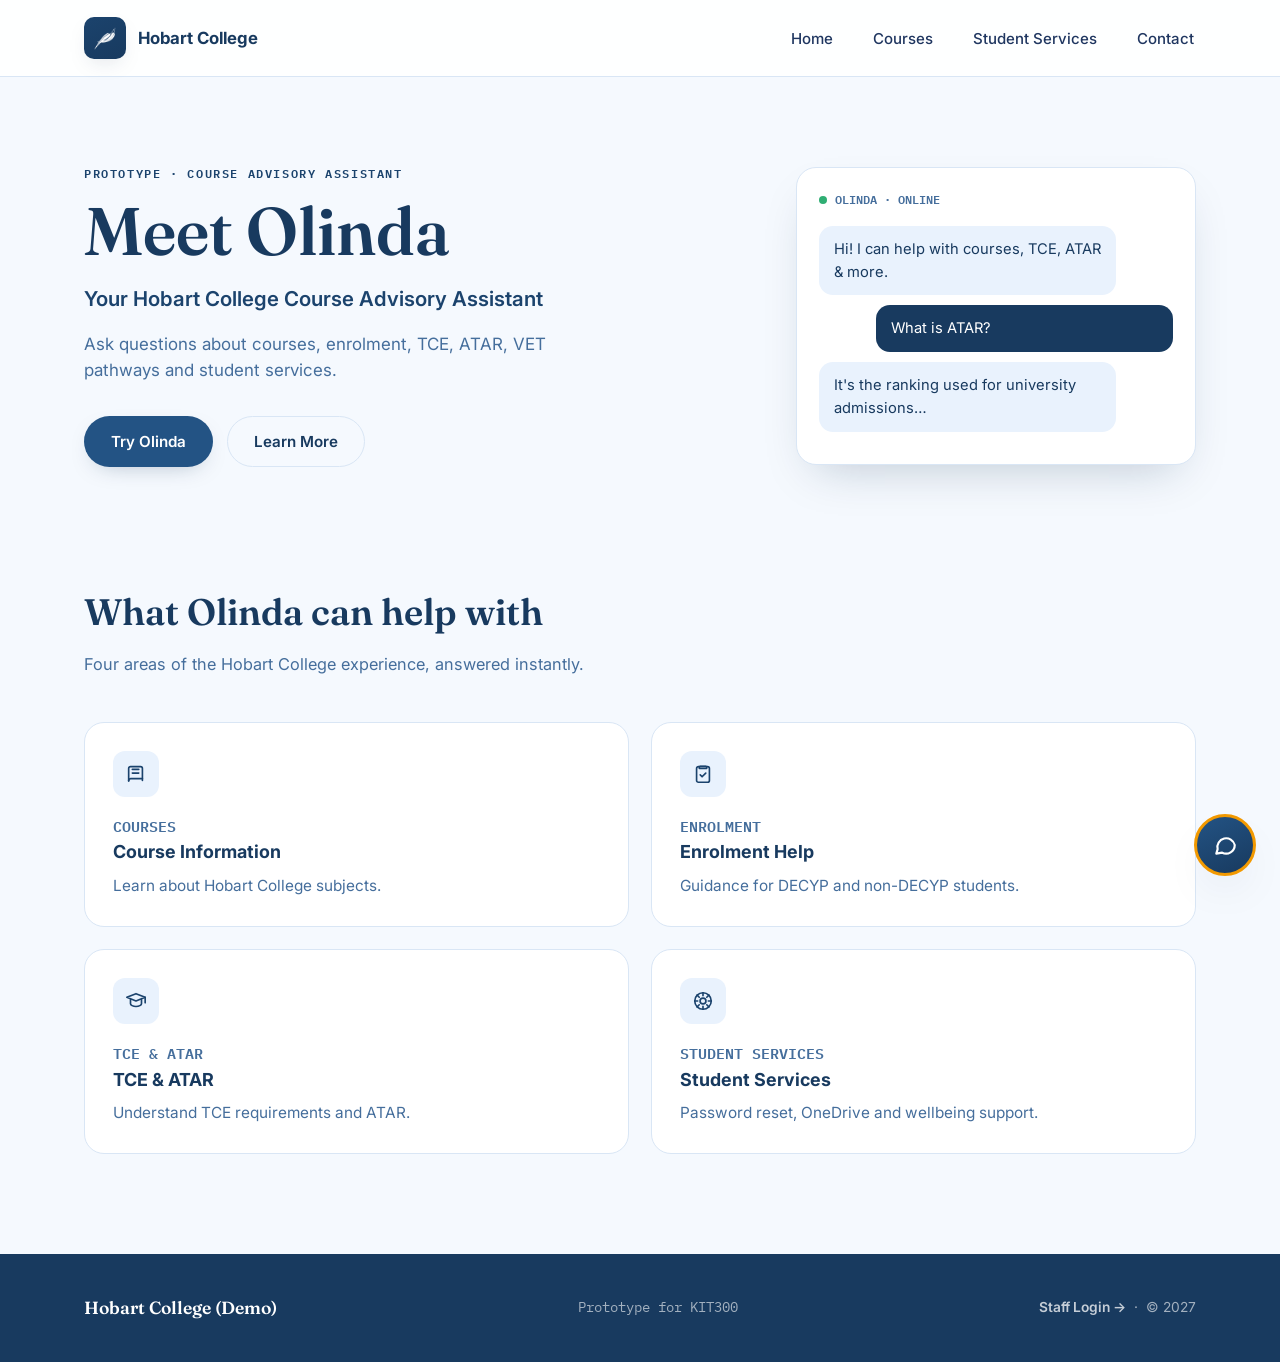
==== commit 8e7b92d2: "Added new colours Added the colour patone from the new Hobart college website  -Ben" ====
--- a/frontend/index.html
+++ b/frontend/index.html
@@ -12,32 +12,43 @@
 
 <style>
   /* Colors, fonts and spacing used everywhere */
-  :root{
-    /* Official Hobart College brand colours (Pantone 7686 C navy / 7409 C gold) */
-    --navy: #1D4F91;
-    --blue-700: #14508C;
-    --blue-600: #1E6FD9;
-    --blue-400: #5C9FEF;
-    --blue-100: #E9F2FD;
-    --blue-50:  #F5F9FE;
-    --gold: #F0B323;
-    --gold-soft: #FCE6BB;
-    --white: #FFFFFF;
-    --ink: #1C2B3A;
-    --ink-soft: #52667A;
-    --line: #D9E6F5;
-    --success: #2FAE73;
-
-    --font-display: 'Fraunces', Georgia, serif;
-    --font-body: 'Inter', -apple-system, BlinkMacSystemFont, sans-serif;
-    --font-mono: 'IBM Plex Mono', ui-monospace, monospace;
-
-    --radius-lg: 20px;
-    --radius-md: 14px;
-    --radius-sm: 9px;
-    --shadow-soft: 0 20px 45px -20px rgba(11,42,74,0.25);
-    --shadow-tight: 0 8px 24px -12px rgba(11,42,74,0.35);
-  }
+    :root {
+        /* Official Hobart College brand colours (Pantone 7686 C navy / 7409 C gold) */
+        --navy: #1D4F91;
+        --blue-700: #14508C;
+        --blue-600: #1E6FD9;
+        --blue-400: #5C9FEF;
+        --blue-100: #E9F2FD;
+        --blue-50: #F5F9FE;
+        --gold: #F0B323;
+        --gold-soft: #FCE6BB;
+        --white: #FFFFFF;
+        --ink: #1C2B3A;
+        --ink-soft: #52667A;
+        --line: #D9E6F5;
+        --success: #2FAE73;
+        
+        /* formatted from the old Olinda style names to new colours */
+
+        --navy: #183a5f;
+        --blue-700: #1b436d;
+        --blue-600: #235384;
+        --blue-400: #2a629d;
+        --gold: #f29900;
+        --ink: #1f3660;
+        --ink-soft: #456e9c;
+
+
+        /*  Text    */
+        --font-display: 'Fraunces', Georgia, serif;
+        --font-body: 'Inter', -apple-system, BlinkMacSystemFont, sans-serif;
+        --font-mono: 'IBM Plex Mono', ui-monospace, monospace;
+        --radius-lg: 20px;
+        --radius-md: 14px;
+        --radius-sm: 9px;
+        --shadow-soft: 0 20px 45px -20px rgba(11,42,74,0.25);
+        --shadow-tight: 0 8px 24px -12px rgba(11,42,74,0.35);
+    }
 
   *{ box-sizing: border-box; }
   html{ scroll-behavior: smooth; }
